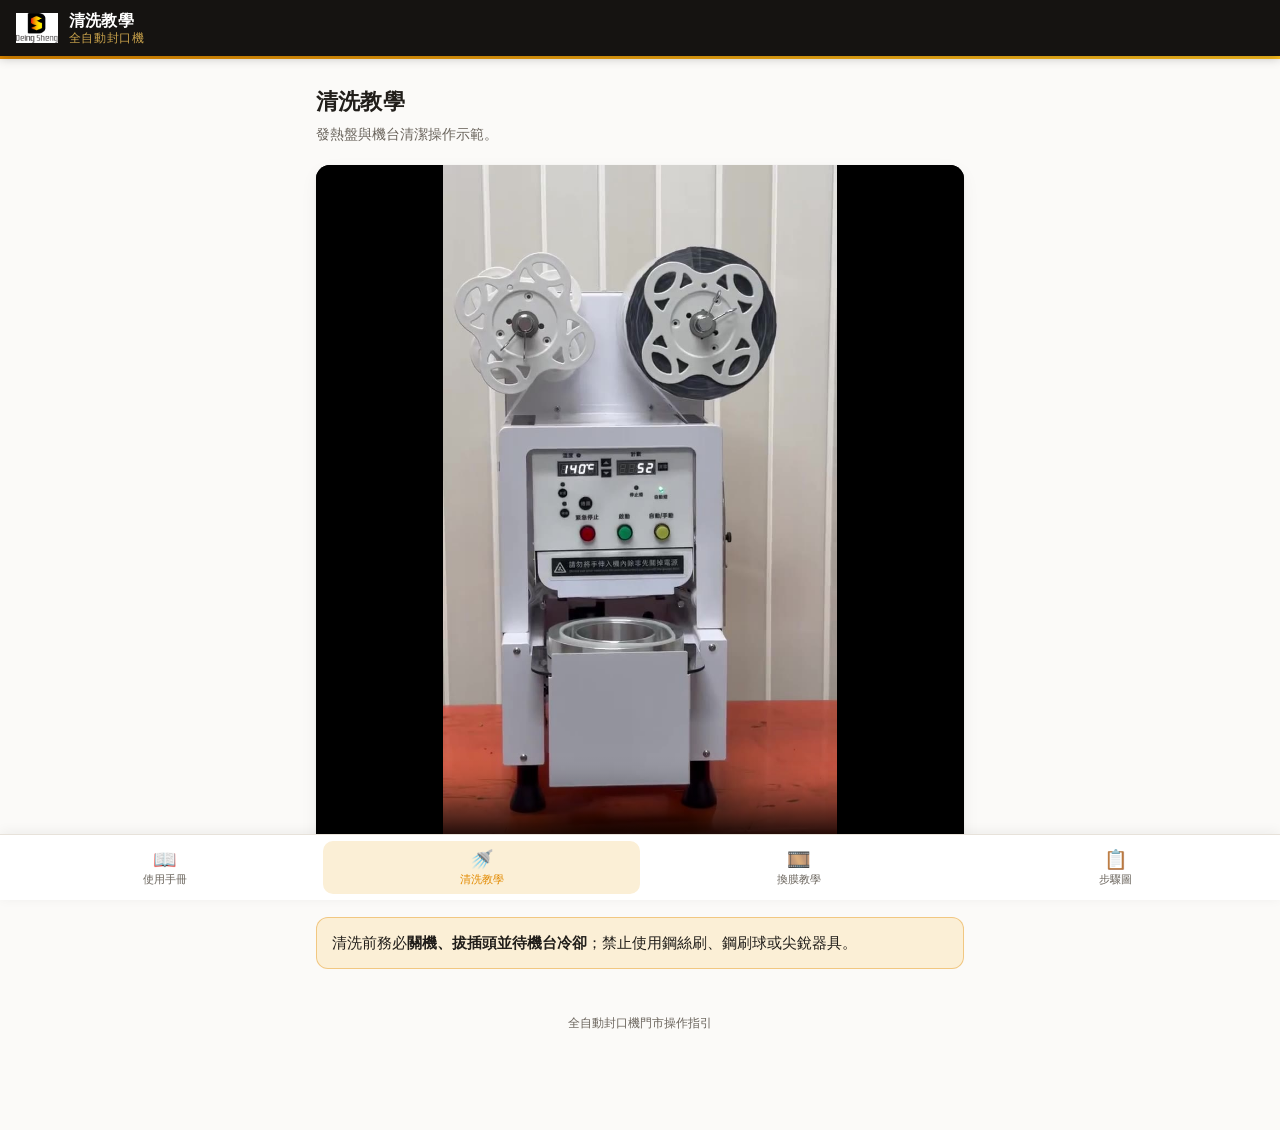
==== cleaning.html @ 8ec35316 "清洗步驟圖改依新影片(5步驟)；所有頁面移除公司名文字 Co-Authored-By: Claude Opus 4.8 <noreply@anthropic.com>" ====
<!doctype html>
<html lang="zh-Hant">
<head>
<meta charset="utf-8">
<meta name="viewport" content="width=device-width,initial-scale=1,viewport-fit=cover">
<title>清洗教學 · 全自動封口機</title>
<link rel="stylesheet" href="style.css">
</head>
<body>
<header class="top">
  <img src="assets/ds_logo.png" alt="鼎陞 Deing Sheng">
  <div class="t"><b>清洗教學</b><span>全自動封口機</span></div>
</header>
<div class="accent"></div>

<main>
  <h1 class="page">清洗教學</h1>
  <p class="lead">發熱盤與機台清潔操作示範。</p>
  <div class="video-wrap">
    <video controls playsinline preload="metadata" poster="assets/cleaning_poster.jpg">
      <source src="assets/cleaning.mp4" type="video/mp4">
      您的瀏覽器不支援影片播放，請更新瀏覽器或以其他裝置開啟。
    </video>
  </div>
  <div class="meta"><span>⏱️ 約 38 秒</span><span>🔊 含語音講解</span></div>
  <div class="warn">清洗前務必<b>關機、拔插頭並待機台冷卻</b>；禁止使用鋼絲刷、鋼刷球或尖銳器具。</div>
</main>

<footer class="pg">全自動封口機門市操作指引</footer>

<nav class="tab">
  <a href="manual.html"><span class="ic">📖</span>使用手冊</a>
  <a href="cleaning.html" class="on"><span class="ic">🚿</span>清洗教學</a>
  <a href="filmchange.html"><span class="ic">🎞️</span>換膜教學</a>
  <a href="steps.html"><span class="ic">📋</span>步驟圖</a>
</nav>
</body>
</html>
---- style.css ----
:root{
  --paper:#FBFAF8; --card:#FFFFFF; --ink:#211E1A; --muted:#6B655D; --line:#E7E2DA;
  --header:#151311; --amber:#E28A00; --gold:#FFC21F; --amber-soft:#FBEFD6;
  --shadow:0 1px 3px rgba(0,0,0,.06),0 6px 18px rgba(0,0,0,.05);
  --sans:-apple-system,"PingFang TC","Microsoft JhengHei","Noto Sans TC",system-ui,sans-serif;
  --mono:"SFMono-Regular",ui-monospace,Consolas,monospace;
}
@media (prefers-color-scheme:dark){
  :root{--paper:#141210;--card:#1E1B17;--ink:#EFEAE2;--muted:#A59D90;--line:#332E27;
    --header:#0E0C0A;--amber-soft:#2A2113;--shadow:0 1px 3px rgba(0,0,0,.4);}
}
*{box-sizing:border-box;-webkit-tap-highlight-color:transparent}
html{scroll-behavior:smooth}
body{margin:0;background:var(--paper);color:var(--ink);font-family:var(--sans);
  font-size:16px;line-height:1.7;padding-bottom:76px;-webkit-text-size-adjust:100%}
.sr{position:absolute;width:1px;height:1px;overflow:hidden;clip:rect(0,0,0,0)}

header.top{position:sticky;top:0;z-index:20;background:var(--header);color:#fff;
  padding:11px 16px;display:flex;align-items:center;gap:11px;
  box-shadow:0 2px 10px rgba(0,0,0,.25)}
header.top img{height:30px;width:auto;display:block}
header.top .t{display:flex;flex-direction:column;line-height:1.25}
header.top .t b{font-size:16px;font-weight:700;letter-spacing:.02em}
header.top .t span{font-size:11.5px;color:#C9A24B;letter-spacing:.06em}
.accent{height:3px;background:linear-gradient(90deg,var(--amber),var(--gold))}

main{max-width:680px;margin:0 auto;padding:18px 16px 24px}
h1.page{font-size:22px;margin:6px 0 2px;letter-spacing:.01em}
.lead{color:var(--muted);font-size:14px;margin:0 0 18px}

section{background:var(--card);border:1px solid var(--line);border-radius:14px;
  padding:16px 16px 6px;margin:0 0 14px;box-shadow:var(--shadow)}
section > h2{font-size:16.5px;margin:2px 0 12px;display:flex;align-items:center;gap:9px}
section > h2 .n{flex:none;width:26px;height:26px;border-radius:8px;display:grid;place-items:center;
  background:linear-gradient(135deg,var(--amber),var(--gold));color:#3a2600;font-size:13px;font-weight:800;font-family:var(--mono)}
.kv{margin:0 0 12px}
.kv b{color:var(--ink)}
.klist{list-style:none;margin:0 0 8px;padding:0;display:flex;flex-direction:column;gap:9px}
.klist li{padding-left:2px;font-size:15px}
.klist .k{display:inline-block;background:var(--amber-soft);color:#8a5a00;font-weight:700;
  border-radius:6px;padding:1px 8px;margin-right:6px;font-size:13.5px;white-space:nowrap}
@media (prefers-color-scheme:dark){.klist .k{color:var(--gold)}}
p.note{margin:8px 0 12px;font-size:15px}

.tw{overflow-x:auto;margin:2px 0 14px;border:1px solid var(--line);border-radius:10px}
table{border-collapse:collapse;width:100%;font-size:14px;min-width:340px}
th,td{padding:9px 11px;text-align:left;border-bottom:1px solid var(--line);vertical-align:top}
thead th{background:var(--amber-soft);color:#7a5200;font-size:13px;white-space:nowrap}
@media (prefers-color-scheme:dark){thead th{color:var(--gold)}}
tbody tr:last-child td{border-bottom:none}
td.code{font-family:var(--mono);font-weight:700;color:var(--amber);white-space:nowrap}
.warn{background:var(--amber-soft);border:1px solid color-mix(in srgb,var(--amber) 40%,transparent);
  border-radius:12px;padding:13px 15px;margin:0 0 14px;font-size:14.5px}
.warn b{color:var(--ink)}

.video-wrap{background:#000;border-radius:14px;overflow:hidden;box-shadow:var(--shadow);margin:0 0 12px}
video{display:block;width:100%;max-height:78vh;background:#000}
.meta{display:flex;gap:14px;color:var(--muted);font-size:13px;margin:0 0 16px;flex-wrap:wrap}
.meta span{display:inline-flex;align-items:center;gap:5px}

.hub{display:grid;grid-template-columns:1fr 1fr;gap:12px;margin:8px 0 0}
.hub a{display:flex;flex-direction:column;gap:6px;text-decoration:none;color:var(--ink);
  background:var(--card);border:1px solid var(--line);border-radius:16px;padding:18px 16px;
  box-shadow:var(--shadow);min-height:104px;justify-content:center}
.hub a .ic{font-size:26px}
.hub a b{font-size:16px}
.hub a span{font-size:12px;color:var(--muted)}
.hub a:active{transform:scale(.98)}

.soon{text-align:center;padding:40px 16px;color:var(--muted)}
.soon .big{font-size:40px;margin-bottom:8px}

footer.pg{max-width:680px;margin:0 auto;padding:6px 16px 20px;color:var(--muted);font-size:12px;text-align:center}

nav.tab{position:fixed;left:0;right:0;bottom:0;z-index:30;background:var(--card);
  border-top:1px solid var(--line);display:flex;padding:6px 6px calc(6px + env(safe-area-inset-bottom));
  box-shadow:0 -2px 12px rgba(0,0,0,.06)}
nav.tab a{flex:1;text-decoration:none;color:var(--muted);text-align:center;font-size:11px;
  padding:6px 2px;border-radius:10px;line-height:1.35}
nav.tab a .ic{display:block;font-size:19px;margin-bottom:1px}
nav.tab a.on{color:var(--amber);background:var(--amber-soft)}
@media (prefers-color-scheme:dark){nav.tab a.on{color:var(--gold)}}
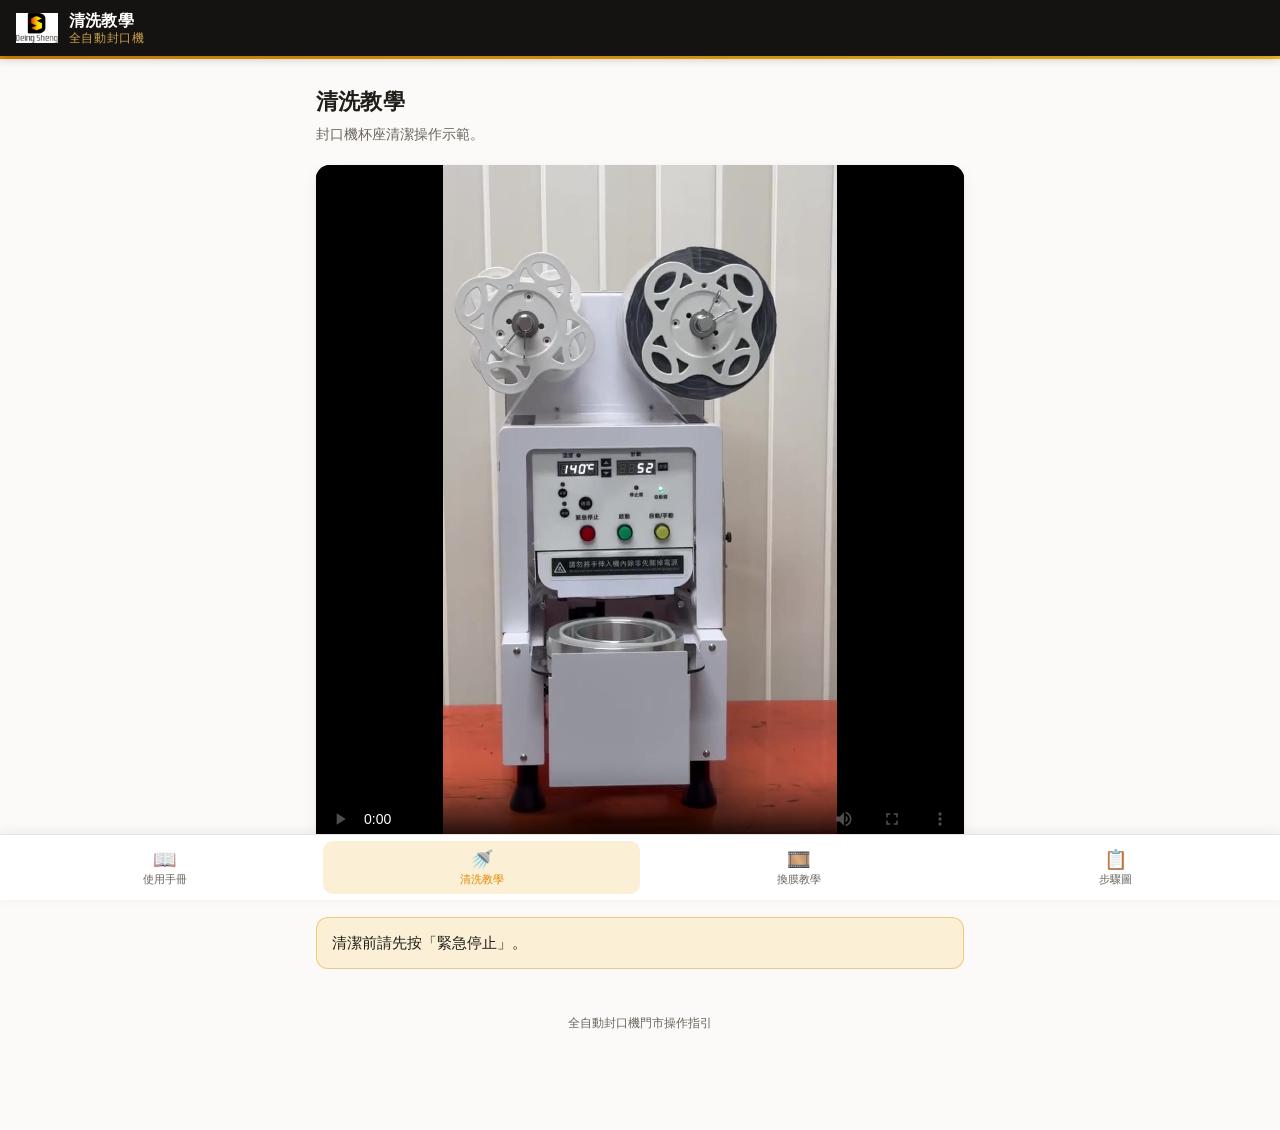
==== commit 1ade1a16: "「下模」改稱「封口機杯座」；移除所有加熱盤相關清潔文字 - cleaning.html / manual.html：用語統一為封口機杯座，刪除發熱盤清潔與加熱盤叫修描述，警語改為先按緊急停止 - cl" ====
--- a/cleaning.html
+++ b/cleaning.html
@@ -15,7 +15,7 @@
 
 <main>
   <h1 class="page">清洗教學</h1>
-  <p class="lead">發熱盤與機台清潔操作示範。</p>
+  <p class="lead">封口機杯座清潔操作示範。</p>
   <div class="video-wrap">
     <video controls playsinline preload="metadata" poster="assets/cleaning_poster.jpg">
       <source src="assets/cleaning.mp4" type="video/mp4">
@@ -23,7 +23,7 @@
     </video>
   </div>
   <div class="meta"><span>⏱️ 約 38 秒</span><span>🔊 含語音講解</span></div>
-  <div class="warn">清洗前務必<b>關機、拔插頭並待機台冷卻</b>；禁止使用鋼絲刷、鋼刷球或尖銳器具。</div>
+  <div class="warn">清潔前請先按「緊急停止」。</div>
 </main>
 
 <footer class="pg">全自動封口機門市操作指引</footer>
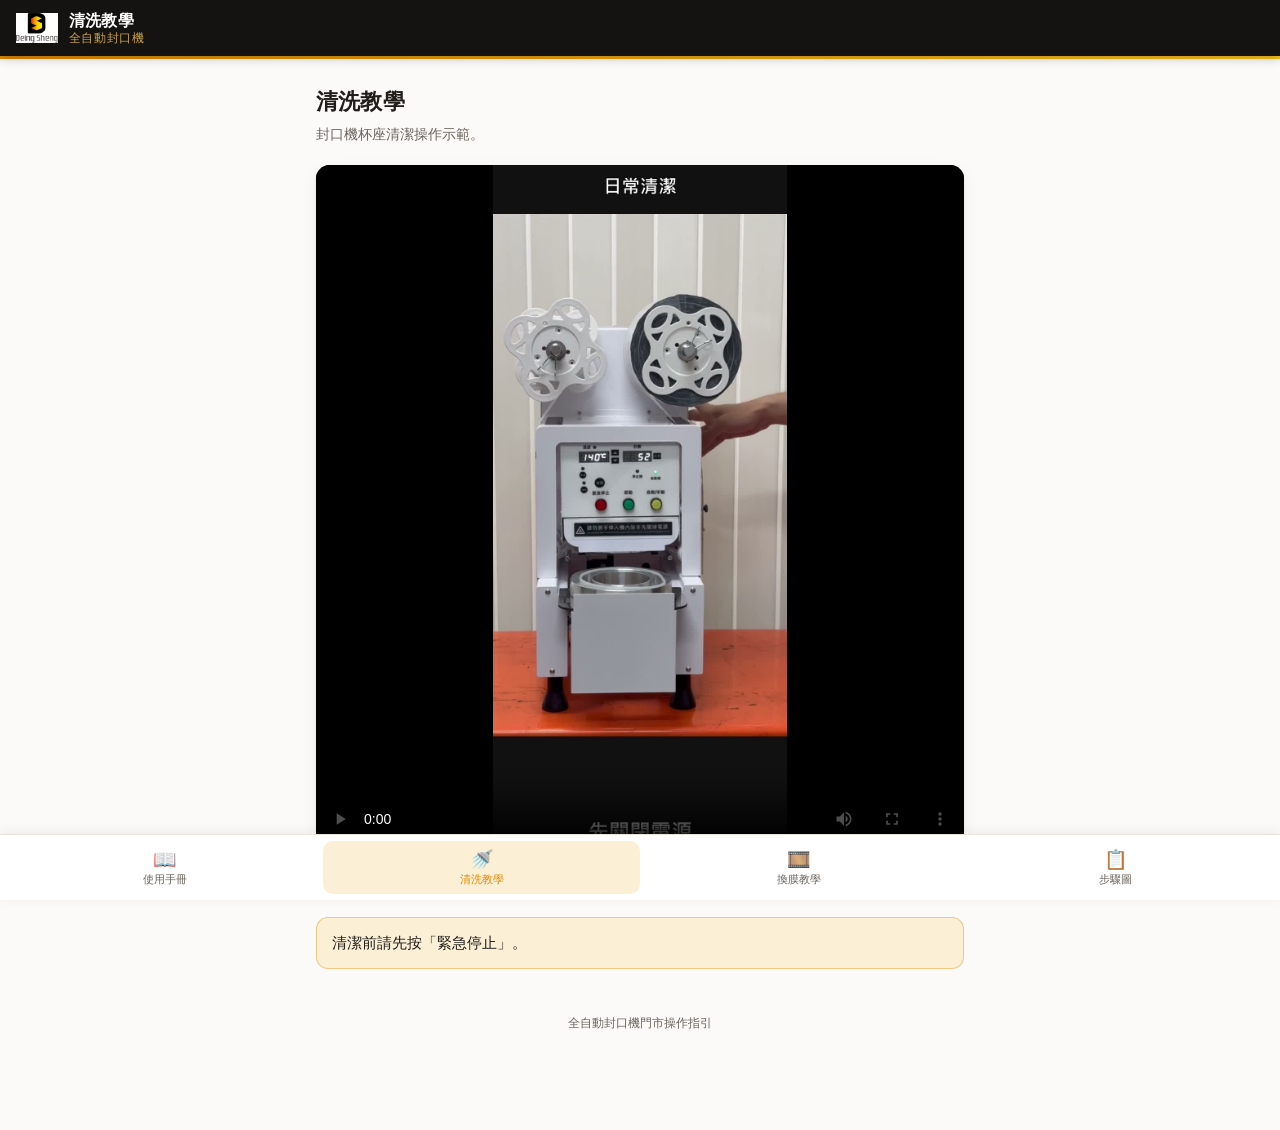
==== commit 1bed1efd: "Publish edited cleaning and film-change A videos with double-size captions" ====
--- a/cleaning.html
+++ b/cleaning.html
@@ -17,12 +17,12 @@
   <h1 class="page">清洗教學</h1>
   <p class="lead">封口機杯座清潔操作示範。</p>
   <div class="video-wrap">
-    <video controls playsinline preload="metadata" poster="assets/cleaning_poster.jpg">
-      <source src="assets/cleaning.mp4" type="video/mp4">
+    <video controls playsinline preload="metadata" poster="assets/cleaning_poster.jpg?v=20261014-large">
+      <source src="assets/cleaning.mp4?v=20261014-large" type="video/mp4">
       您的瀏覽器不支援影片播放，請更新瀏覽器或以其他裝置開啟。
     </video>
   </div>
-  <div class="meta"><span>⏱️ 約 38 秒</span><span>🔊 含語音講解</span></div>
+  <div class="meta"><span>⏱️ 約 31 秒</span><span>🔊 語音講解＋大字字幕</span></div>
   <div class="warn">清潔前請先按「緊急停止」。</div>
 </main>
 
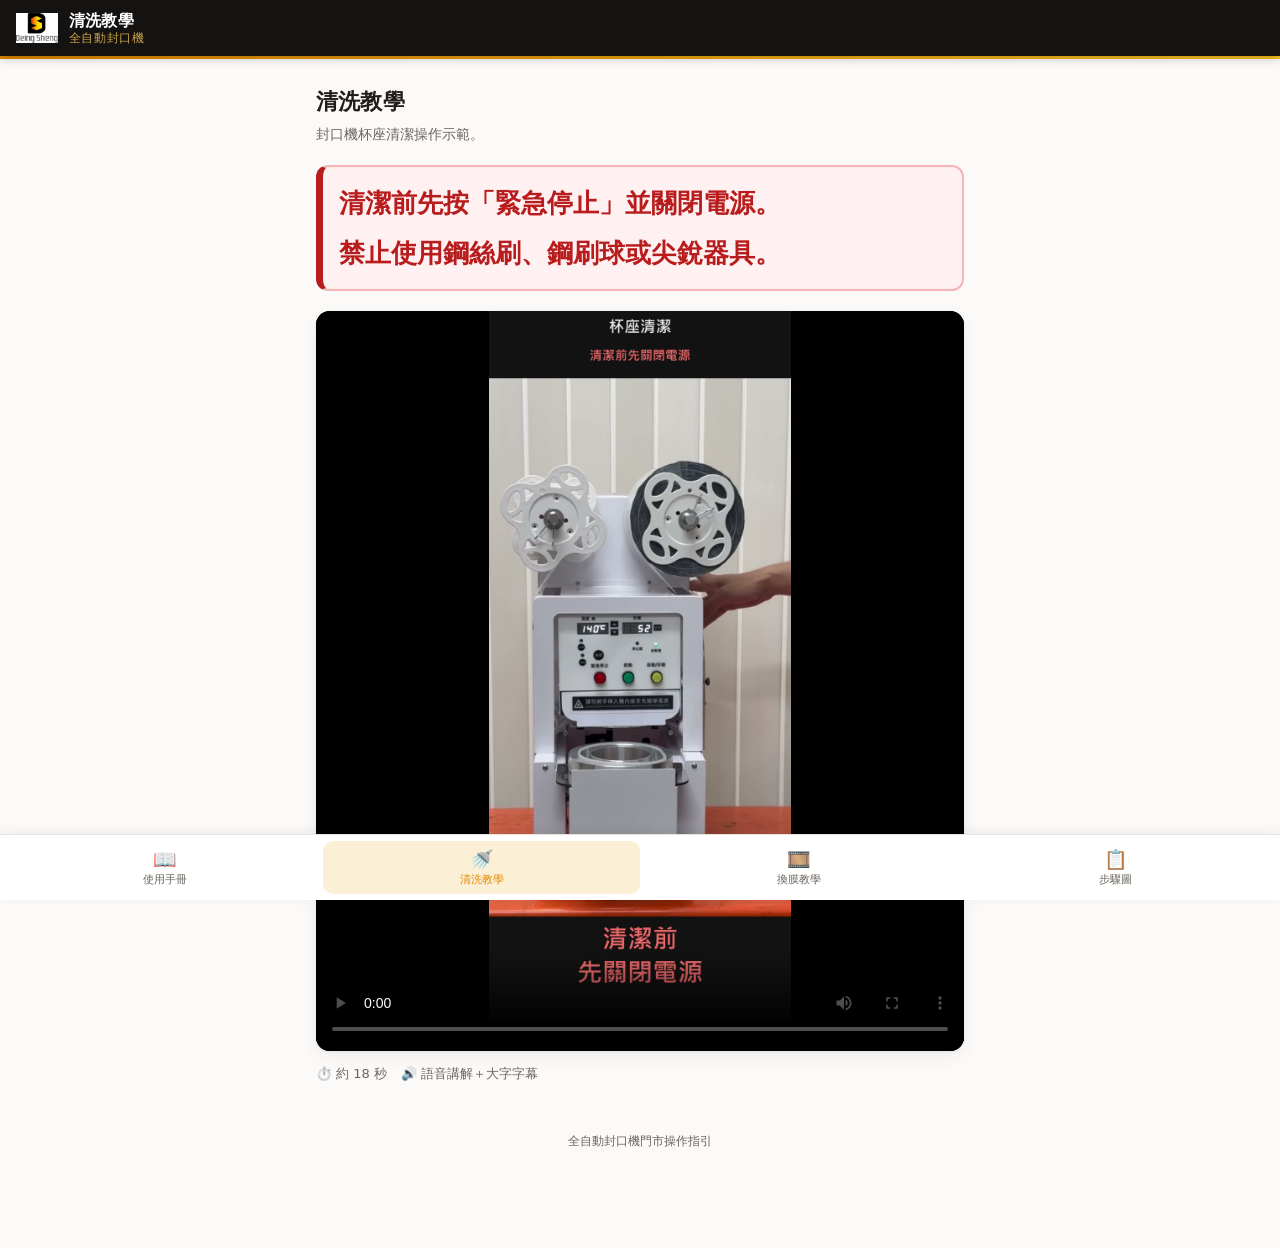
==== commit e8e26760: "Tighten teaching videos and enlarge red safety notices across guide" ====
--- a/cleaning.html
+++ b/cleaning.html
@@ -4,7 +4,7 @@
 <meta charset="utf-8">
 <meta name="viewport" content="width=device-width,initial-scale=1,viewport-fit=cover">
 <title>清洗教學 · 全自動封口機</title>
-<link rel="stylesheet" href="style.css">
+<link rel="stylesheet" href="style.css?v=20261015-tight">
 </head>
 <body>
 <header class="top">
@@ -16,14 +16,14 @@
 <main>
   <h1 class="page">清洗教學</h1>
   <p class="lead">封口機杯座清潔操作示範。</p>
+  <div class="warn"><p>清潔前先按「緊急停止」並關閉電源。</p><p>禁止使用鋼絲刷、鋼刷球或尖銳器具。</p></div>
   <div class="video-wrap">
-    <video controls playsinline preload="metadata" poster="assets/cleaning_poster.jpg?v=20261014-large">
-      <source src="assets/cleaning.mp4?v=20261014-large" type="video/mp4">
+    <video controls playsinline preload="metadata" poster="assets/cleaning_poster.jpg?v=20261015-tight">
+      <source src="assets/cleaning.mp4?v=20261015-tight" type="video/mp4">
       您的瀏覽器不支援影片播放，請更新瀏覽器或以其他裝置開啟。
     </video>
   </div>
-  <div class="meta"><span>⏱️ 約 31 秒</span><span>🔊 語音講解＋大字字幕</span></div>
-  <div class="warn">清潔前請先按「緊急停止」。</div>
+  <div class="meta"><span>⏱️ 約 18 秒</span><span>🔊 語音講解＋大字字幕</span></div>
 </main>
 
 <footer class="pg">全自動封口機門市操作指引</footer>
--- a/style.css
+++ b/style.css
@@ -80,3 +80,15 @@
 nav.tab a .ic{display:block;font-size:19px;margin-bottom:1px}
 nav.tab a.on{color:var(--amber);background:var(--amber-soft)}
 @media (prefers-color-scheme:dark){nav.tab a.on{color:var(--gold)}}
+
+/* Prominent safety notes across all teaching pages. */
+:root{--danger:#B91C1C;--danger-soft:#FFF1F2;--danger-line:#F4B4B8}
+@media(prefers-color-scheme:dark){:root{--danger:#FF8585;--danger-soft:#321B1D;--danger-line:#884A50}}
+.warn,.important{color:var(--danger);font-size:clamp(22px,5.8vw,26px);font-weight:800;line-height:1.55;overflow-wrap:anywhere}
+.warn{background:var(--danger-soft);border:2px solid var(--danger-line);border-left:7px solid var(--danger);padding:16px;margin:14px 0 20px}
+.warn b,.warn strong{color:inherit}
+.warn p{margin:0 0 10px}.warn p:last-child{margin-bottom:0}
+.klist li.important{font-size:22px}
+.klist li.important .k{color:var(--danger);background:var(--danger-soft);white-space:normal;font-size:16px}
+p.note.important{font-size:22px}
+video{object-fit:contain;max-height:calc(100svh - 160px)}
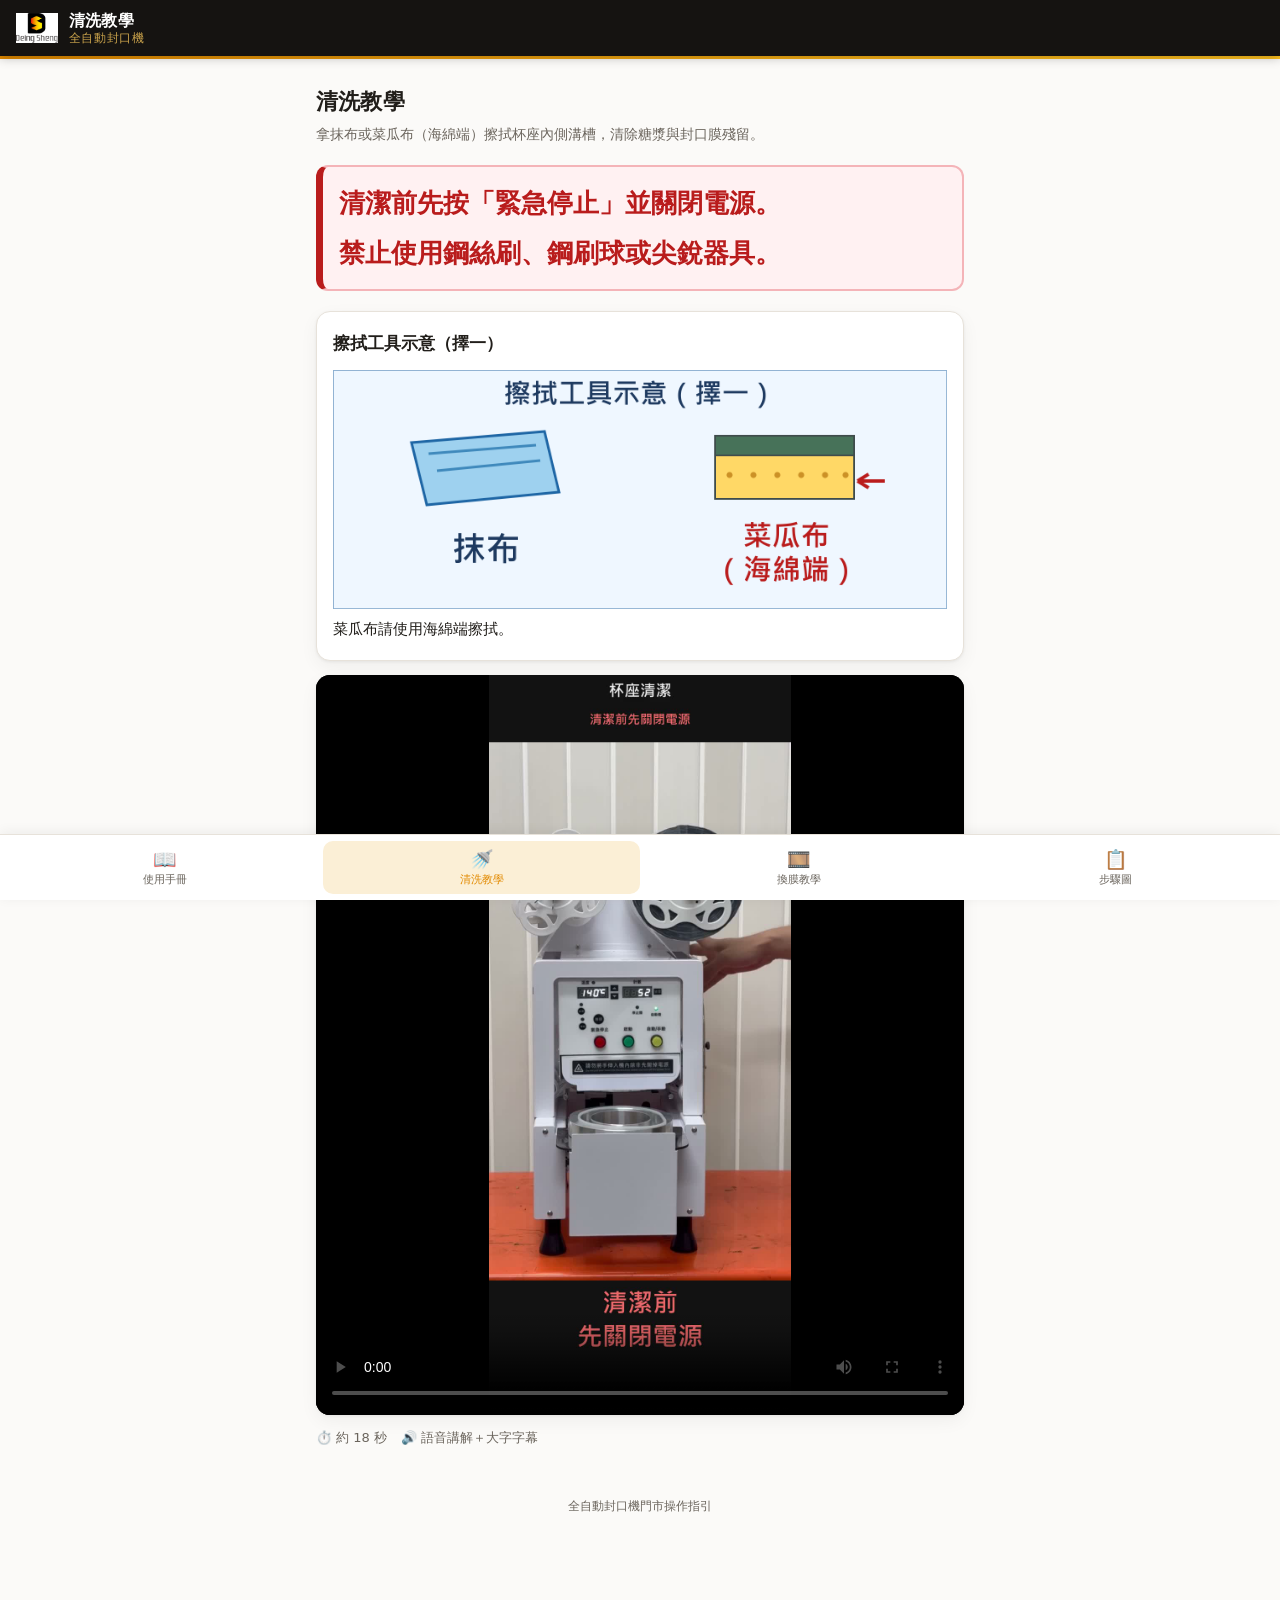
==== commit a8e87d53: "Clarify cloth and sponge cleaning, move PDF text up, and update service notice" ====
--- a/cleaning.html
+++ b/cleaning.html
@@ -15,11 +15,12 @@
 
 <main>
   <h1 class="page">清洗教學</h1>
-  <p class="lead">封口機杯座清潔操作示範。</p>
+  <p class="lead">拿抹布或菜瓜布（海綿端）擦拭杯座內側溝槽，清除糖漿與封口膜殘留。</p>
   <div class="warn"><p>清潔前先按「緊急停止」並關閉電源。</p><p>禁止使用鋼絲刷、鋼刷球或尖銳器具。</p></div>
+  <section class="cleaning-tools"><h2>擦拭工具示意（擇一）</h2><img src="assets/cleaning_tools.png?v=20261015-copy" alt="擦拭工具示意：拿抹布，或使用菜瓜布的海綿端擦拭；箭頭指向海綿端。" style="display:block;width:100%;height:auto"><p class="note">菜瓜布請使用海綿端擦拭。</p></section>
   <div class="video-wrap">
     <video controls playsinline preload="metadata" poster="assets/cleaning_poster.jpg?v=20261015-tight">
-      <source src="assets/cleaning.mp4?v=20261015-tight" type="video/mp4">
+      <source src="assets/cleaning.mp4?v=20261015-copy" type="video/mp4">
       您的瀏覽器不支援影片播放，請更新瀏覽器或以其他裝置開啟。
     </video>
   </div>
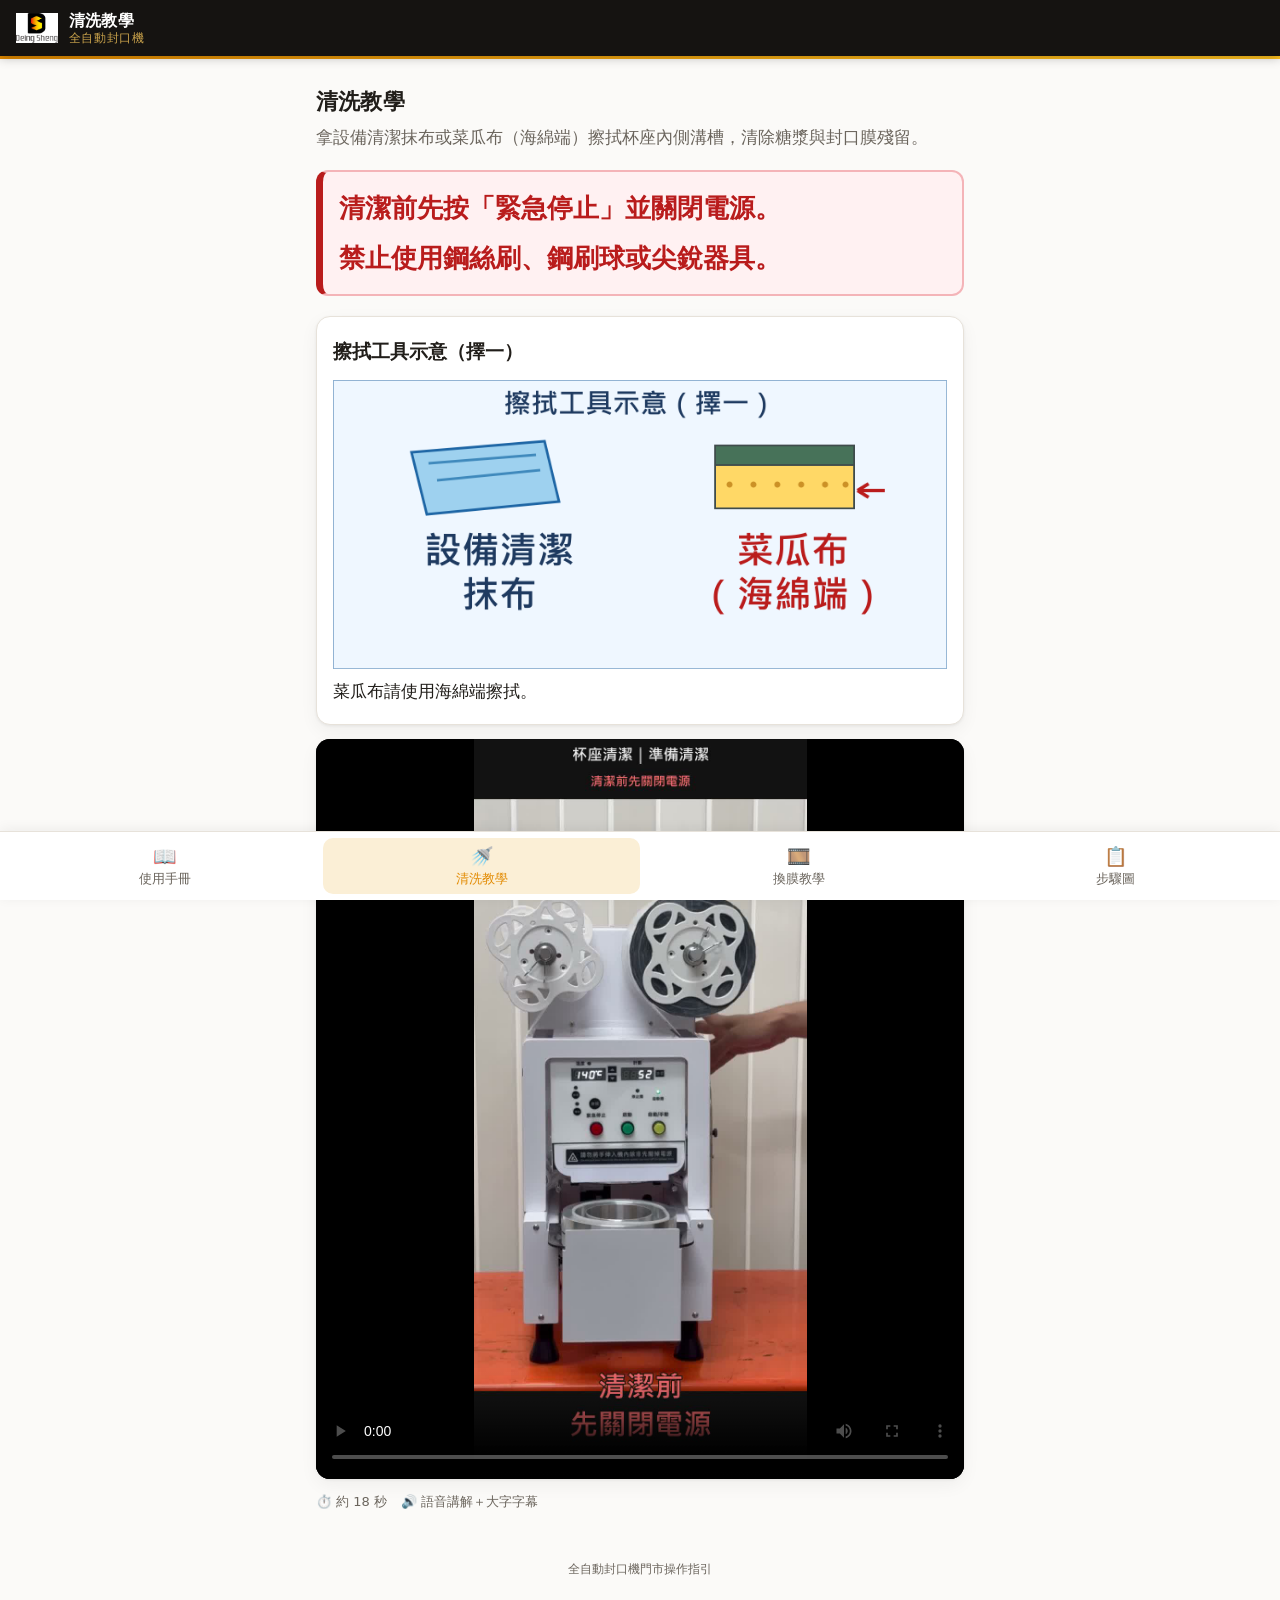
==== commit 1f762888: "Improve senior readability and illustrate upward cup seat removal" ====
--- a/cleaning.html
+++ b/cleaning.html
@@ -4,7 +4,7 @@
 <meta charset="utf-8">
 <meta name="viewport" content="width=device-width,initial-scale=1,viewport-fit=cover">
 <title>清洗教學 · 全自動封口機</title>
-<link rel="stylesheet" href="style.css?v=20261015-tight">
+<link rel="stylesheet" href="style.css?v=20261015-senior">
 </head>
 <body>
 <header class="top">
@@ -15,12 +15,12 @@
 
 <main>
   <h1 class="page">清洗教學</h1>
-  <p class="lead">拿抹布或菜瓜布（海綿端）擦拭杯座內側溝槽，清除糖漿與封口膜殘留。</p>
+  <p class="lead">拿設備清潔抹布或菜瓜布（海綿端）擦拭杯座內側溝槽，清除糖漿與封口膜殘留。</p>
   <div class="warn"><p>清潔前先按「緊急停止」並關閉電源。</p><p>禁止使用鋼絲刷、鋼刷球或尖銳器具。</p></div>
-  <section class="cleaning-tools"><h2>擦拭工具示意（擇一）</h2><img src="assets/cleaning_tools.png?v=20261015-copy" alt="擦拭工具示意：拿抹布，或使用菜瓜布的海綿端擦拭；箭頭指向海綿端。" style="display:block;width:100%;height:auto"><p class="note">菜瓜布請使用海綿端擦拭。</p></section>
+  <section class="cleaning-tools"><h2>擦拭工具示意（擇一）</h2><img src="assets/cleaning_tools.png?v=20261015-senior" alt="擦拭工具示意：拿設備清潔抹布，或使用菜瓜布的海綿端擦拭；箭頭指向海綿端。" style="display:block;width:100%;height:auto"><p class="note">菜瓜布請使用海綿端擦拭。</p></section>
   <div class="video-wrap">
-    <video controls playsinline preload="metadata" poster="assets/cleaning_poster.jpg?v=20261015-tight">
-      <source src="assets/cleaning.mp4?v=20261015-copy" type="video/mp4">
+    <video controls playsinline preload="metadata" poster="assets/cleaning_poster.jpg?v=20261015-senior">
+      <source src="assets/cleaning.mp4?v=20261015-senior" type="video/mp4">
       您的瀏覽器不支援影片播放，請更新瀏覽器或以其他裝置開啟。
     </video>
   </div>
--- a/style.css
+++ b/style.css
@@ -12,7 +12,7 @@
 *{box-sizing:border-box;-webkit-tap-highlight-color:transparent}
 html{scroll-behavior:smooth}
 body{margin:0;background:var(--paper);color:var(--ink);font-family:var(--sans);
-  font-size:16px;line-height:1.7;padding-bottom:76px;-webkit-text-size-adjust:100%}
+  font-size:18px;line-height:1.7;padding-bottom:76px;-webkit-text-size-adjust:100%}
 .sr{position:absolute;width:1px;height:1px;overflow:hidden;clip:rect(0,0,0,0)}
 
 header.top{position:sticky;top:0;z-index:20;background:var(--header);color:#fff;
@@ -26,24 +26,24 @@
 
 main{max-width:680px;margin:0 auto;padding:18px 16px 24px}
 h1.page{font-size:22px;margin:6px 0 2px;letter-spacing:.01em}
-.lead{color:var(--muted);font-size:14px;margin:0 0 18px}
+.lead{color:var(--muted);font-size:17px;margin:0 0 18px}
 
 section{background:var(--card);border:1px solid var(--line);border-radius:14px;
   padding:16px 16px 6px;margin:0 0 14px;box-shadow:var(--shadow)}
-section > h2{font-size:16.5px;margin:2px 0 12px;display:flex;align-items:center;gap:9px}
+section > h2{font-size:19px;margin:2px 0 12px;display:flex;align-items:center;gap:9px}
 section > h2 .n{flex:none;width:26px;height:26px;border-radius:8px;display:grid;place-items:center;
   background:linear-gradient(135deg,var(--amber),var(--gold));color:#3a2600;font-size:13px;font-weight:800;font-family:var(--mono)}
 .kv{margin:0 0 12px}
 .kv b{color:var(--ink)}
 .klist{list-style:none;margin:0 0 8px;padding:0;display:flex;flex-direction:column;gap:9px}
-.klist li{padding-left:2px;font-size:15px}
+.klist li{padding-left:2px;font-size:17px}
 .klist .k{display:inline-block;background:var(--amber-soft);color:#8a5a00;font-weight:700;
   border-radius:6px;padding:1px 8px;margin-right:6px;font-size:13.5px;white-space:nowrap}
 @media (prefers-color-scheme:dark){.klist .k{color:var(--gold)}}
-p.note{margin:8px 0 12px;font-size:15px}
+p.note{margin:8px 0 12px;font-size:17px}
 
 .tw{overflow-x:auto;margin:2px 0 14px;border:1px solid var(--line);border-radius:10px}
-table{border-collapse:collapse;width:100%;font-size:14px;min-width:340px}
+table{border-collapse:collapse;width:100%;font-size:16px;min-width:340px}
 th,td{padding:9px 11px;text-align:left;border-bottom:1px solid var(--line);vertical-align:top}
 thead th{background:var(--amber-soft);color:#7a5200;font-size:13px;white-space:nowrap}
 @media (prefers-color-scheme:dark){thead th{color:var(--gold)}}
@@ -75,7 +75,7 @@
 nav.tab{position:fixed;left:0;right:0;bottom:0;z-index:30;background:var(--card);
   border-top:1px solid var(--line);display:flex;padding:6px 6px calc(6px + env(safe-area-inset-bottom));
   box-shadow:0 -2px 12px rgba(0,0,0,.06)}
-nav.tab a{flex:1;text-decoration:none;color:var(--muted);text-align:center;font-size:11px;
+nav.tab a{flex:1;text-decoration:none;color:var(--muted);text-align:center;font-size:13px;
   padding:6px 2px;border-radius:10px;line-height:1.35}
 nav.tab a .ic{display:block;font-size:19px;margin-bottom:1px}
 nav.tab a.on{color:var(--amber);background:var(--amber-soft)}
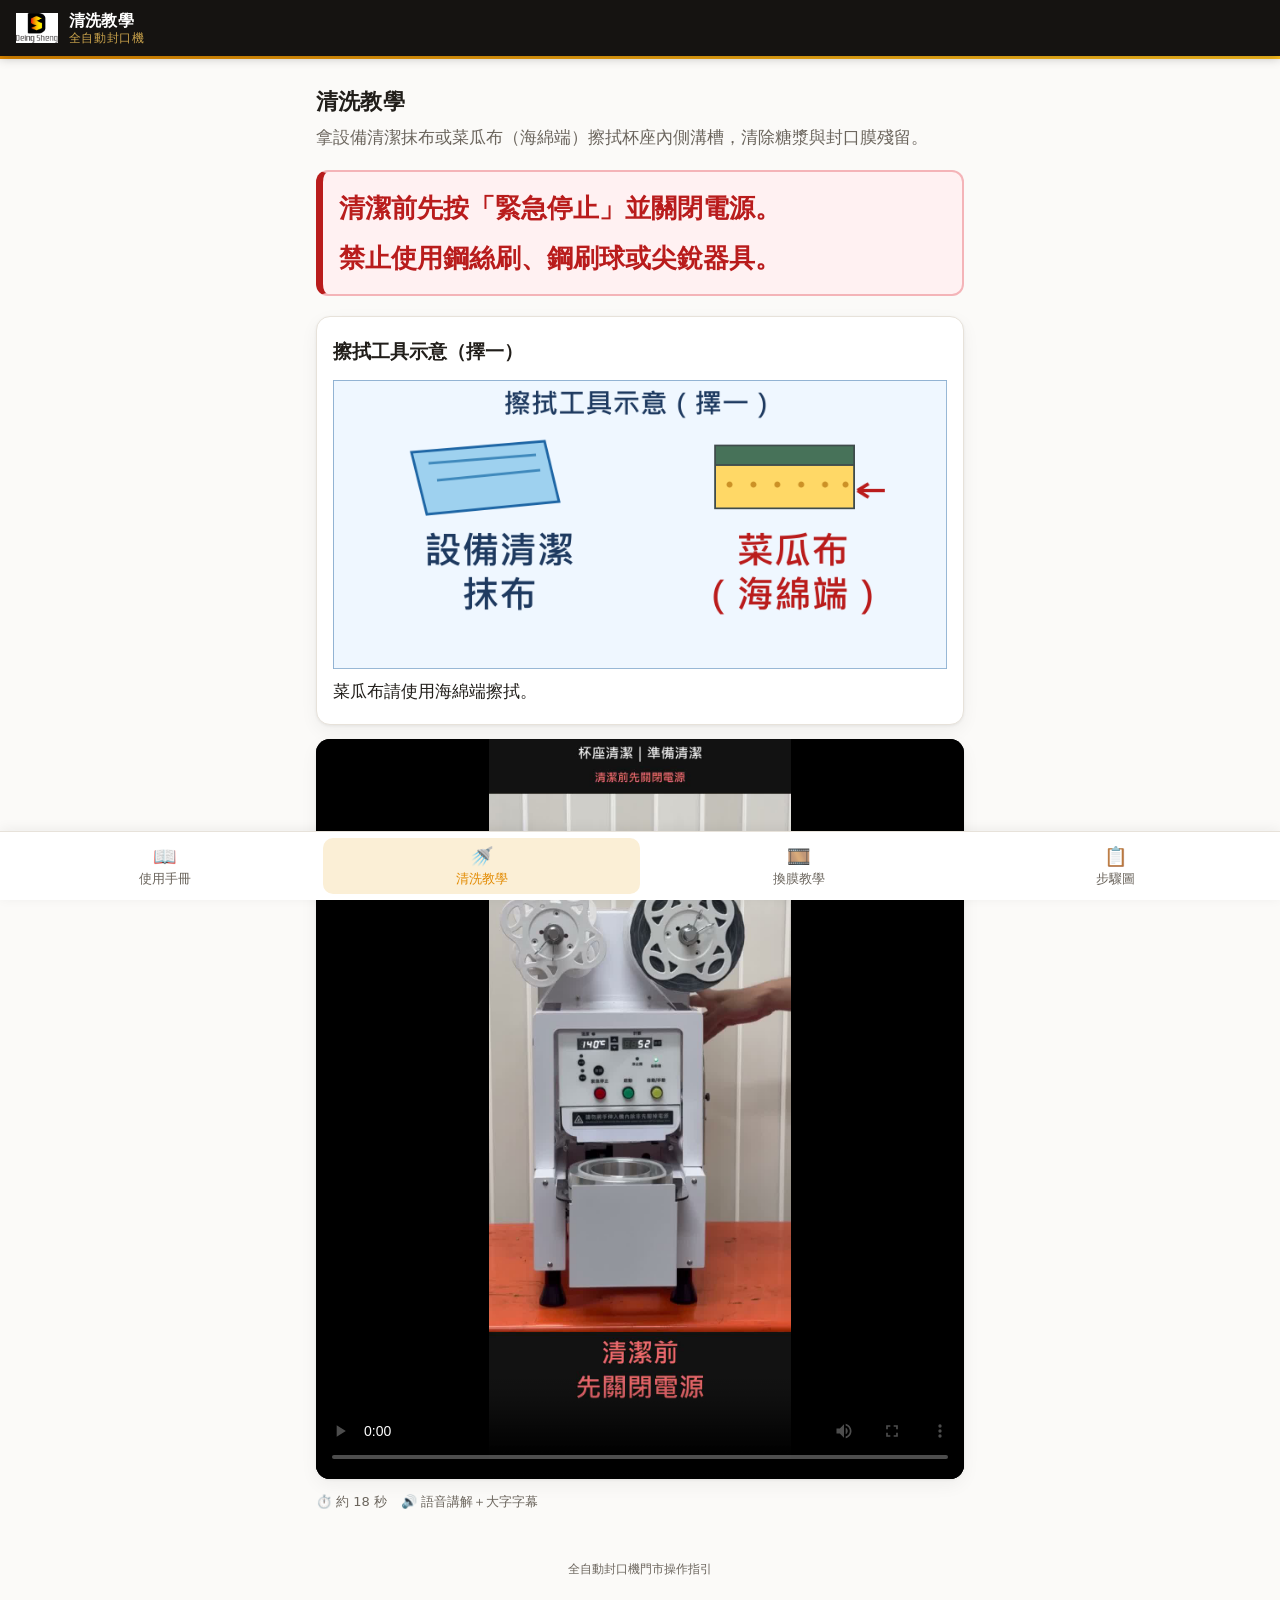
==== commit 57cd7581: "Refresh cache version for final large caption videos" ====
--- a/cleaning.html
+++ b/cleaning.html
@@ -4,7 +4,7 @@
 <meta charset="utf-8">
 <meta name="viewport" content="width=device-width,initial-scale=1,viewport-fit=cover">
 <title>清洗教學 · 全自動封口機</title>
-<link rel="stylesheet" href="style.css?v=20261015-senior">
+<link rel="stylesheet" href="style.css?v=20261015-senior2">
 </head>
 <body>
 <header class="top">
@@ -17,10 +17,10 @@
   <h1 class="page">清洗教學</h1>
   <p class="lead">拿設備清潔抹布或菜瓜布（海綿端）擦拭杯座內側溝槽，清除糖漿與封口膜殘留。</p>
   <div class="warn"><p>清潔前先按「緊急停止」並關閉電源。</p><p>禁止使用鋼絲刷、鋼刷球或尖銳器具。</p></div>
-  <section class="cleaning-tools"><h2>擦拭工具示意（擇一）</h2><img src="assets/cleaning_tools.png?v=20261015-senior" alt="擦拭工具示意：拿設備清潔抹布，或使用菜瓜布的海綿端擦拭；箭頭指向海綿端。" style="display:block;width:100%;height:auto"><p class="note">菜瓜布請使用海綿端擦拭。</p></section>
+  <section class="cleaning-tools"><h2>擦拭工具示意（擇一）</h2><img src="assets/cleaning_tools.png?v=20261015-senior2" alt="擦拭工具示意：拿設備清潔抹布，或使用菜瓜布的海綿端擦拭；箭頭指向海綿端。" style="display:block;width:100%;height:auto"><p class="note">菜瓜布請使用海綿端擦拭。</p></section>
   <div class="video-wrap">
-    <video controls playsinline preload="metadata" poster="assets/cleaning_poster.jpg?v=20261015-senior">
-      <source src="assets/cleaning.mp4?v=20261015-senior" type="video/mp4">
+    <video controls playsinline preload="metadata" poster="assets/cleaning_poster.jpg?v=20261015-senior2">
+      <source src="assets/cleaning.mp4?v=20261015-senior2" type="video/mp4">
       您的瀏覽器不支援影片播放，請更新瀏覽器或以其他裝置開啟。
     </video>
   </div>
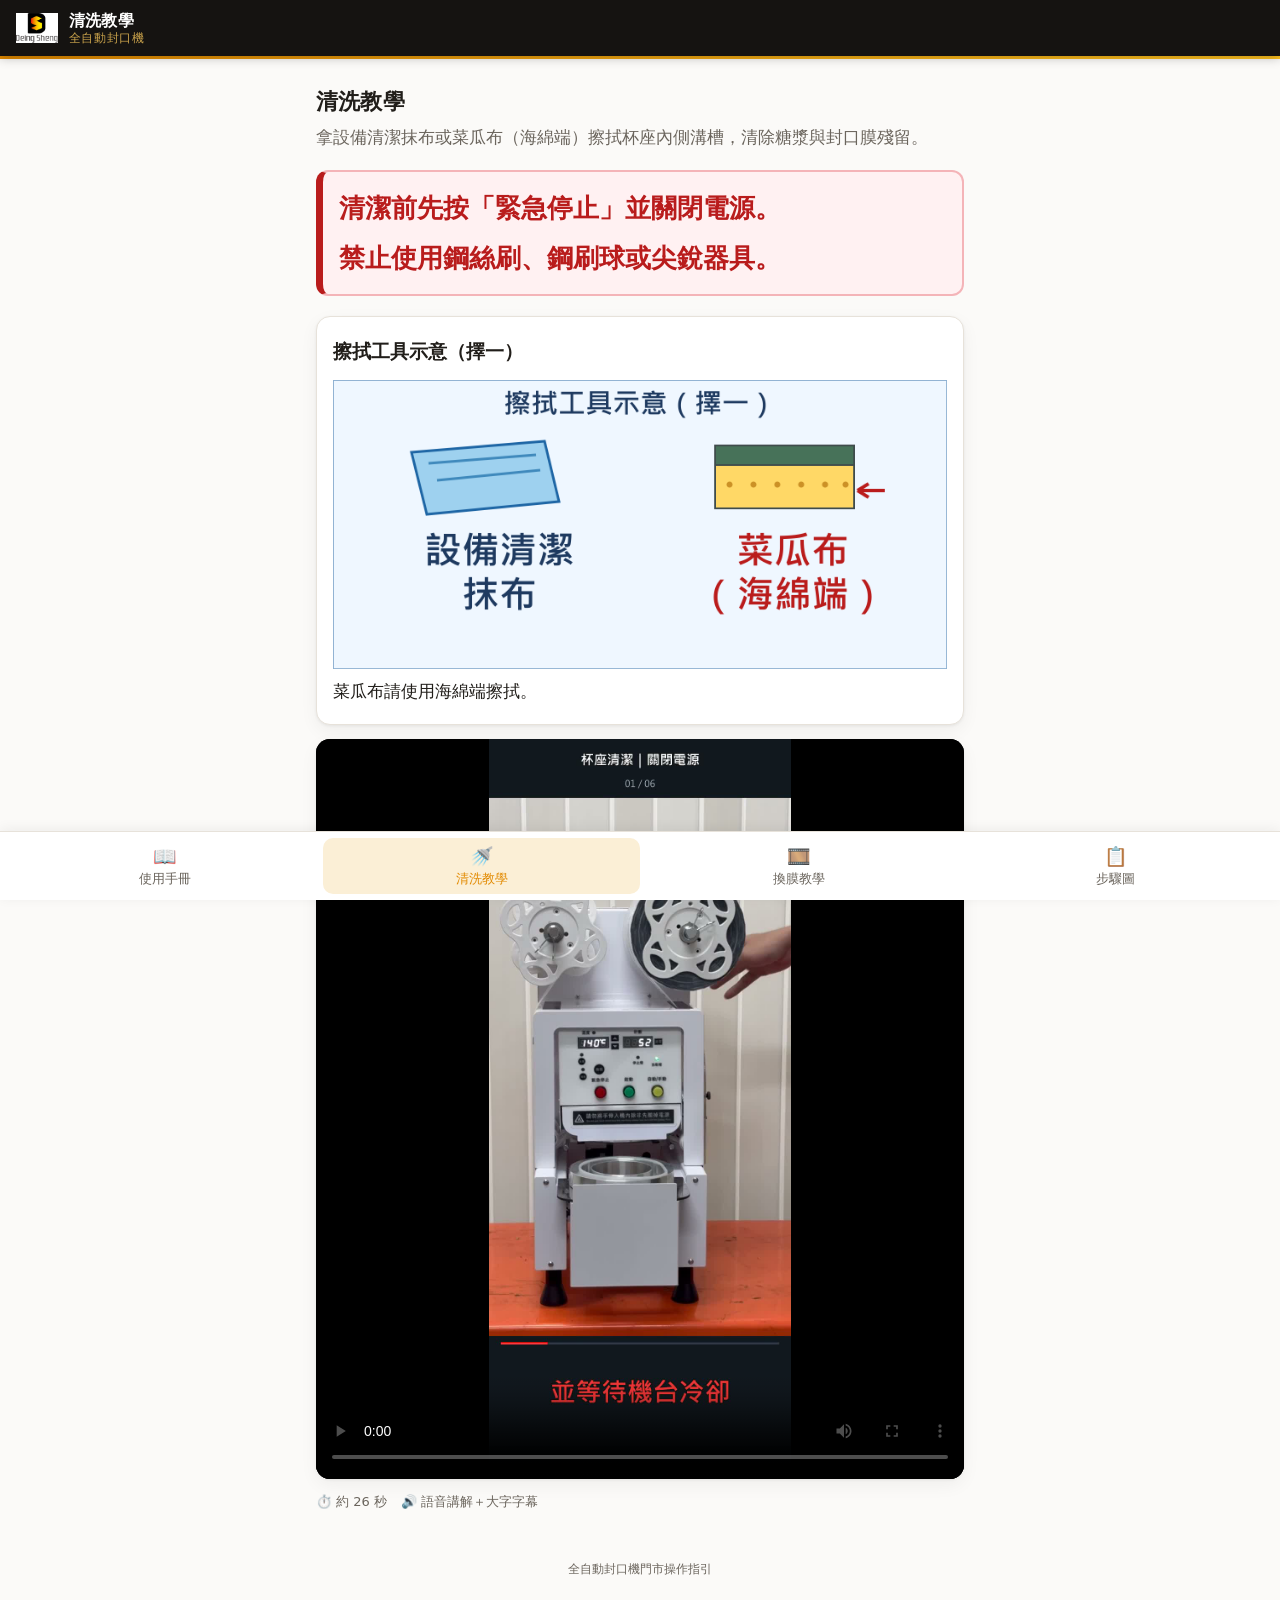
==== commit 87b93881: "Publish narrated tutorials and four-rod film path PDFs" ====
--- a/cleaning.html
+++ b/cleaning.html
@@ -19,12 +19,12 @@
   <div class="warn"><p>清潔前先按「緊急停止」並關閉電源。</p><p>禁止使用鋼絲刷、鋼刷球或尖銳器具。</p></div>
   <section class="cleaning-tools"><h2>擦拭工具示意（擇一）</h2><img src="assets/cleaning_tools.png?v=20261015-senior2" alt="擦拭工具示意：拿設備清潔抹布，或使用菜瓜布的海綿端擦拭；箭頭指向海綿端。" style="display:block;width:100%;height:auto"><p class="note">菜瓜布請使用海綿端擦拭。</p></section>
   <div class="video-wrap">
-    <video controls playsinline preload="metadata" poster="assets/cleaning_poster.jpg?v=20261015-senior2">
-      <source src="assets/cleaning.mp4?v=20261015-senior2" type="video/mp4">
+    <video controls playsinline preload="metadata" poster="assets/cleaning_poster.jpg?v=20261016-narrated-rods">
+      <source src="assets/cleaning.mp4?v=20261016-narrated-rods" type="video/mp4">
       您的瀏覽器不支援影片播放，請更新瀏覽器或以其他裝置開啟。
     </video>
   </div>
-  <div class="meta"><span>⏱️ 約 18 秒</span><span>🔊 語音講解＋大字字幕</span></div>
+  <div class="meta"><span>⏱️ 約 26 秒</span><span>🔊 語音講解＋大字字幕</span></div>
 </main>
 
 <footer class="pg">全自動封口機門市操作指引</footer>
